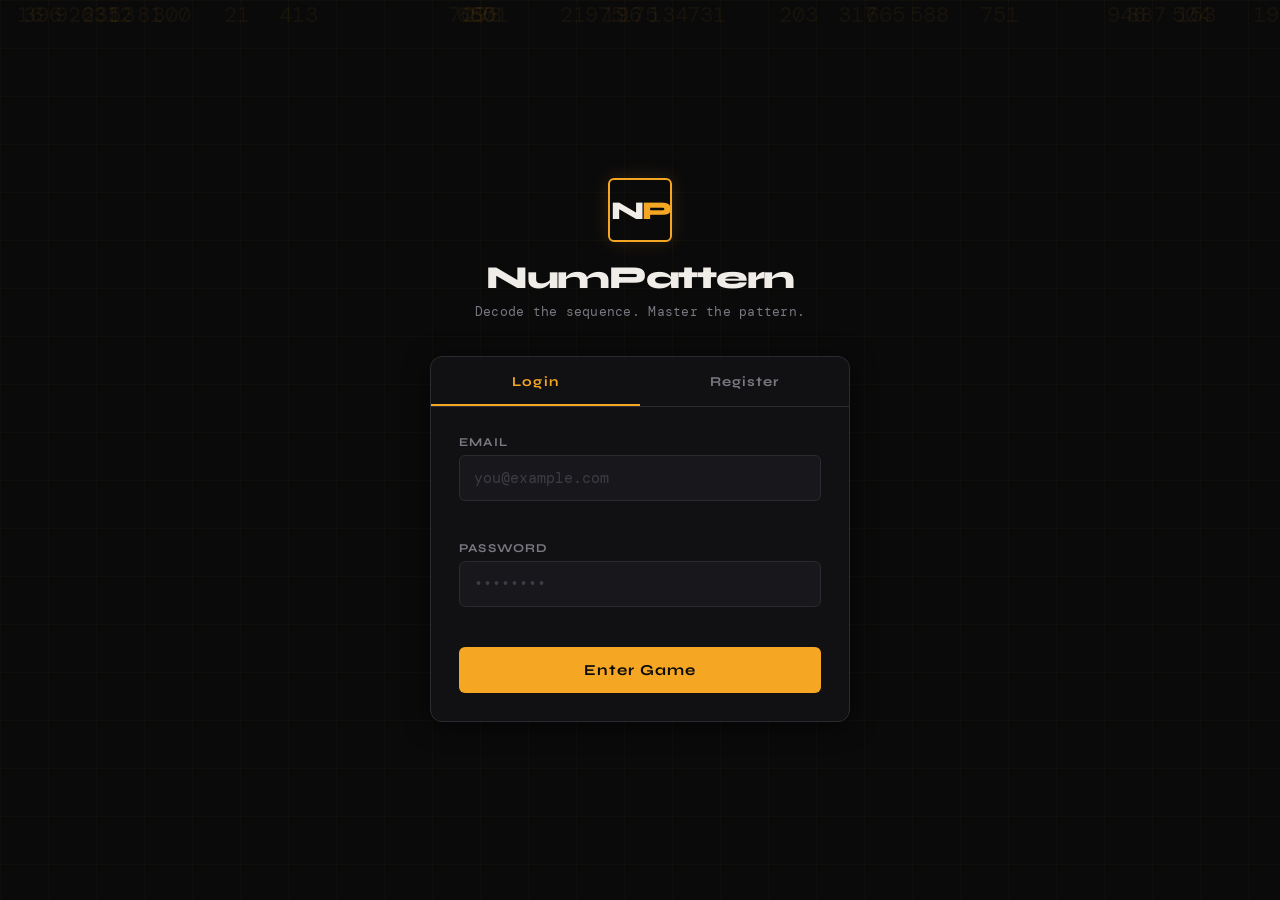
==== frontend/index.html @ d9122a64 "hampir selesai" ====
<!DOCTYPE html>
<html lang="en">
<head>
  <meta charset="UTF-8" />
  <meta name="viewport" content="width=device-width, initial-scale=1.0" />
  <title>NumPattern — Login</title>
  <link rel="preconnect" href="https://fonts.googleapis.com">
  <link href="https://fonts.googleapis.com/css2?family=Syne:wght@400;700;800&family=DM+Mono:wght@400;500&display=swap" rel="stylesheet">
  <link rel="stylesheet" href="css/style.css" />
</head>
<body class="auth-page">
  <div class="auth-bg">
    <div class="grid-overlay"></div>
    <div class="floating-numbers" id="floatingNumbers"></div>
  </div>

  <div class="auth-container">
    <div class="auth-brand">
      <div class="brand-logo">N<span>P</span></div>
      <h1 class="brand-name">NumPattern</h1>
      <p class="brand-tagline">Decode the sequence. Master the pattern.</p>
    </div>

    <div class="auth-card">
      <div class="auth-tabs">
        <button class="tab-btn active" data-tab="login">Login</button>
        <button class="tab-btn" data-tab="register">Register</button>
      </div>

      <!-- LOGIN FORM -->
      <div class="tab-content active" id="tab-login">
        <form id="loginForm" class="auth-form" novalidate>
          <div class="form-group">
            <label>Email</label>
            <input type="email" id="loginEmail" placeholder="you@example.com" required />
            <span class="field-error" id="loginEmailErr"></span>
          </div>
          <div class="form-group">
            <label>Password</label>
            <input type="password" id="loginPassword" placeholder="••••••••" required />
            <span class="field-error" id="loginPasswordErr"></span>
          </div>
          <div class="form-error" id="loginFormErr"></div>
          <button type="submit" class="btn-primary" id="loginBtn">
            <span class="btn-text">Enter Game</span>
            <span class="btn-loader hidden">▪ ▪ ▪</span>
          </button>
        </form>
      </div>

      <!-- REGISTER FORM -->
      <div class="tab-content" id="tab-register">
        <form id="registerForm" class="auth-form" novalidate>
          <div class="form-group">
            <label>Name</label>
            <input type="text" id="regName" placeholder="Your name" required />
            <span class="field-error" id="regNameErr"></span>
          </div>
          <div class="form-group">
            <label>Email</label>
            <input type="email" id="regEmail" placeholder="you@example.com" required />
            <span class="field-error" id="regEmailErr"></span>
          </div>
          <div class="form-group">
            <label>Password</label>
            <input type="password" id="regPassword" placeholder="Min 6 characters" required />
            <span class="field-error" id="regPasswordErr"></span>
          </div>
          <div class="form-group">
            <label>Confirm Password</label>
            <input type="password" id="regPasswordConfirm" placeholder="Repeat password" required />
            <span class="field-error" id="regConfirmErr"></span>
          </div>
          <div class="form-error" id="regFormErr"></div>
          <button type="submit" class="btn-primary" id="registerBtn">
            <span class="btn-text">Create Account</span>
            <span class="btn-loader hidden">▪ ▪ ▪</span>
          </button>
        </form>
      </div>
    </div>
  </div>

  <script type="module" src="js/main.js"></script>
</body>
</html>
---- frontend/css/style.css ----
/* ============================================
   NUMPATTERN — GLOBAL STYLES
   Font: Syne (display) + DM Mono (code/numbers)
   Theme: Dark industrial with neon amber accent
   ============================================ */

:root {
  --bg: #0a0a0b;
  --surface: #111114;
  --surface-2: #18181c;
  --border: #2a2a30;
  --border-glow: #f5a623;
  --text: #f0ede8;
  --text-muted: #7a7880;
  --text-dim: #3d3c44;
  --accent: #f5a623;
  --accent-2: #ff5f3d;
  --accent-green: #39d98a;
  --accent-blue: #4a9eff;
  --danger: #ff3d3d;
  --font-display: 'Syne', sans-serif;
  --font-mono: 'DM Mono', monospace;
  --radius: 6px;
  --radius-lg: 12px;
  --shadow: 0 4px 24px rgba(0,0,0,0.6);
  --glow: 0 0 20px rgba(245,166,35,0.15);
}

*, *::before, *::after { box-sizing: border-box; margin: 0; padding: 0; }

html { scroll-behavior: smooth; }

body {
  font-family: var(--font-display);
  background: var(--bg);
  color: var(--text);
  min-height: 100vh;
  overflow-x: hidden;
  -webkit-font-smoothing: antialiased;
}

/* ── BACKGROUNDS ─────────────────────────── */
.auth-bg, .menu-bg, .game-bg {
  position: fixed;
  inset: 0;
  z-index: 0;
  pointer-events: none;
}

.grid-overlay {
  position: absolute;
  inset: 0;
  background-image:
    linear-gradient(rgba(245,166,35,0.03) 1px, transparent 1px),
    linear-gradient(90deg, rgba(245,166,35,0.03) 1px, transparent 1px);
  background-size: 48px 48px;
}

.floating-numbers {
  position: absolute;
  inset: 0;
  overflow: hidden;
}

.float-num {
  position: absolute;
  font-family: var(--font-mono);
  color: rgba(245,166,35,0.06);
  font-size: clamp(12px, 2vw, 22px);
  animation: floatUp 12s linear infinite;
  user-select: none;
}

@keyframes floatUp {
  from { transform: translateY(110vh) rotate(-5deg); opacity: 0; }
  10% { opacity: 1; }
  90% { opacity: 1; }
  to { transform: translateY(-10vh) rotate(5deg); opacity: 0; }
}

/* ── SHARED UTILITIES ─────────────────────── */
.hidden { display: none !important; }

.btn-primary {
  display: inline-flex;
  align-items: center;
  justify-content: center;
  gap: 8px;
  background: var(--accent);
  color: #0a0a0b;
  border: none;
  border-radius: var(--radius);
  font-family: var(--font-display);
  font-weight: 700;
  font-size: 0.95rem;
  letter-spacing: 0.06em;
  padding: 14px 28px;
  cursor: pointer;
  transition: all 0.2s;
  width: 100%;
}
.btn-primary:hover { background: #ffc04a; transform: translateY(-1px); }
.btn-primary:active { transform: translateY(0); }

.btn-ghost {
  background: transparent;
  color: var(--text-muted);
  border: 1px solid var(--border);
  border-radius: var(--radius);
  font-family: var(--font-display);
  font-size: 0.85rem;
  padding: 8px 18px;
  cursor: pointer;
  transition: all 0.2s;
}
.btn-ghost:hover { color: var(--text); border-color: var(--text-muted); }

.btn-ghost-sm {
  background: transparent;
  color: var(--text-muted);
  border: 1px solid var(--border);
  border-radius: var(--radius);
  font-family: var(--font-display);
  font-size: 0.8rem;
  padding: 6px 14px;
  cursor: pointer;
  transition: all 0.2s;
}
.btn-ghost-sm:hover { color: var(--text); border-color: var(--text-muted); }

.btn-loader { font-family: var(--font-mono); animation: blink 1s infinite; }
@keyframes blink { 0%,100% { opacity: 1; } 50% { opacity: 0.3; } }

/* ── AUTH PAGE ────────────────────────────── */
.auth-page {
  display: flex;
  align-items: center;
  justify-content: center;
  min-height: 100vh;
  padding: 24px;
}

.auth-container {
  position: relative;
  z-index: 1;
  width: 100%;
  max-width: 420px;
}

.auth-brand {
  text-align: center;
  margin-bottom: 36px;
}

.brand-logo {
  width: 64px;
  height: 64px;
  border: 2px solid var(--accent);
  border-radius: var(--radius);
  display: flex;
  align-items: center;
  justify-content: center;
  font-size: 1.6rem;
  font-weight: 800;
  margin: 0 auto 16px;
  letter-spacing: -2px;
  color: var(--text);
  box-shadow: var(--glow);
}
.brand-logo span { color: var(--accent); }

.brand-name {
  font-size: 2rem;
  font-weight: 800;
  letter-spacing: -0.04em;
}

.brand-tagline {
  font-size: 0.8rem;
  color: var(--text-muted);
  margin-top: 6px;
  font-family: var(--font-mono);
  letter-spacing: 0.02em;
}

.auth-card {
  background: var(--surface);
  border: 1px solid var(--border);
  border-radius: var(--radius-lg);
  overflow: hidden;
  box-shadow: var(--shadow);
}

.auth-tabs {
  display: flex;
  border-bottom: 1px solid var(--border);
}

.tab-btn {
  flex: 1;
  background: none;
  border: none;
  color: var(--text-muted);
  font-family: var(--font-display);
  font-weight: 700;
  font-size: 0.85rem;
  letter-spacing: 0.08em;
  padding: 16px;
  cursor: pointer;
  transition: all 0.2s;
  position: relative;
}
.tab-btn.active {
  color: var(--accent);
}
.tab-btn.active::after {
  content: '';
  position: absolute;
  bottom: 0; left: 0; right: 0;
  height: 2px;
  background: var(--accent);
}

.tab-content {
  display: none;
  padding: 28px;
}
.tab-content.active { display: block; }

.auth-form { display: flex; flex-direction: column; gap: 18px; }

.form-group {
  display: flex;
  flex-direction: column;
  gap: 6px;
}

.form-group label {
  font-size: 0.75rem;
  font-weight: 700;
  letter-spacing: 0.1em;
  color: var(--text-muted);
  text-transform: uppercase;
}

.form-group input {
  background: var(--surface-2);
  border: 1px solid var(--border);
  border-radius: var(--radius);
  color: var(--text);
  font-family: var(--font-mono);
  font-size: 0.95rem;
  padding: 12px 14px;
  transition: border-color 0.2s, box-shadow 0.2s;
  outline: none;
  width: 100%;
}
.form-group input:focus {
  border-color: var(--accent);
  box-shadow: 0 0 0 3px rgba(245,166,35,0.1);
}
.form-group input::placeholder { color: var(--text-dim); }

.field-error {
  font-family: var(--font-mono);
  font-size: 0.72rem;
  color: var(--danger);
  min-height: 16px;
}

.form-error {
  background: rgba(255,61,61,0.08);
  border: 1px solid rgba(255,61,61,0.3);
  border-radius: var(--radius);
  color: var(--danger);
  font-size: 0.8rem;
  font-family: var(--font-mono);
  padding: 10px 14px;
  display: none;
}
.form-error.show { display: block; }

/* ── HEADER ───────────────────────────────── */
.app-header {
  position: relative;
  z-index: 10;
  display: flex;
  align-items: center;
  justify-content: space-between;
  padding: 20px 32px;
  border-bottom: 1px solid var(--border);
}

.brand-small {
  font-size: 1.2rem;
  font-weight: 800;
  letter-spacing: -1px;
}
.brand-small span { color: var(--accent); }

.header-nav {
  display: flex;
  align-items: center;
  gap: 16px;
}

.user-greeting {
  font-size: 0.85rem;
  color: var(--text-muted);
}
.user-greeting strong { color: var(--text); }

/* ── MENU PAGE ────────────────────────────── */
.menu-page { display: flex; flex-direction: column; min-height: 100vh; }

.menu-main {
  position: relative;
  z-index: 1;
  max-width: 760px;
  margin: 0 auto;
  padding: 48px 24px 80px;
  display: flex;
  flex-direction: column;
  gap: 40px;
}

.menu-hero { text-align: center; }

.hero-label {
  font-family: var(--font-mono);
  font-size: 0.7rem;
  letter-spacing: 0.2em;
  color: var(--accent);
  margin-bottom: 16px;
}

.hero-title {
  font-size: clamp(3rem, 10vw, 5.5rem);
  font-weight: 800;
  line-height: 0.92;
  letter-spacing: -0.04em;
}
.hero-title em {
  font-style: normal;
  color: var(--accent);
}

.hero-sub {
  font-size: 0.95rem;
  color: var(--text-muted);
  max-width: 440px;
  margin: 20px auto 0;
  line-height: 1.65;
}

/* Stats strip */
.stats-strip {
  display: flex;
  align-items: center;
  justify-content: center;
  gap: 24px;
  background: var(--surface);
  border: 1px solid var(--border);
  border-radius: var(--radius-lg);
  padding: 20px 32px;
}

.stat-item {
  display: flex;
  flex-direction: column;
  align-items: center;
  gap: 4px;
}

.stat-val {
  font-family: var(--font-mono);
  font-size: 1.6rem;
  font-weight: 500;
  color: var(--accent);
}

.stat-lbl {
  font-size: 0.65rem;
  font-weight: 700;
  letter-spacing: 0.12em;
  text-transform: uppercase;
  color: var(--text-muted);
}

.stat-sep {
  color: var(--border);
  font-size: 1.2rem;
}

/* Difficulty */
.difficulty-panel {}

.panel-label {
  font-family: var(--font-mono);
  font-size: 0.7rem;
  letter-spacing: 0.18em;
  color: var(--text-muted);
  margin-bottom: 12px;
}

.diff-options {
  display: grid;
  grid-template-columns: repeat(3, 1fr);
  gap: 12px;
}

.diff-btn {
  display: flex;
  flex-direction: column;
  align-items: flex-start;
  gap: 6px;
  background: var(--surface);
  border: 1px solid var(--border);
  border-radius: var(--radius-lg);
  padding: 18px 16px;
  cursor: pointer;
  transition: all 0.2s;
  text-align: left;
  color: var(--text);
}
.diff-btn:hover {
  border-color: var(--text-muted);
  transform: translateY(-2px);
}
.diff-btn.active {
  border-color: var(--accent);
  background: rgba(245,166,35,0.05);
  box-shadow: var(--glow);
}

.diff-icon {
  font-size: 1.2rem;
  color: var(--accent);
}
.diff-name {
  font-weight: 700;
  font-size: 0.95rem;
}
.diff-desc {
  font-size: 0.72rem;
  color: var(--text-muted);
  font-family: var(--font-mono);
  line-height: 1.4;
}

/* Start button */
.btn-giant {
  display: flex;
  align-items: center;
  justify-content: center;
  gap: 16px;
  background: var(--accent);
  color: #0a0a0b;
  border: none;
  border-radius: var(--radius-lg);
  font-family: var(--font-display);
  font-weight: 800;
  font-size: 1.3rem;
  letter-spacing: 0.12em;
  padding: 22px;
  cursor: pointer;
  transition: all 0.25s;
  position: relative;
  overflow: hidden;
}
.btn-giant::before {
  content: '';
  position: absolute;
  inset: 0;
  background: linear-gradient(135deg, transparent 40%, rgba(255,255,255,0.1));
}
.btn-giant:hover {
  background: #ffc04a;
  transform: translateY(-3px);
  box-shadow: 0 12px 40px rgba(245,166,35,0.3);
}

.btn-arrow {
  font-size: 1.5rem;
  transition: transform 0.2s;
}
.btn-giant:hover .btn-arrow { transform: translateX(4px); }

/* Leaderboard */
.leaderboard-card {
  background: var(--surface);
  border: 1px solid var(--border);
  border-radius: var(--radius-lg);
  overflow: hidden;
}

.lb-header {
  display: flex;
  align-items: center;
  justify-content: space-between;
  padding: 16px 20px;
  border-bottom: 1px solid var(--border);
  font-weight: 700;
  font-size: 0.85rem;
  letter-spacing: 0.06em;
}

.lb-filter {
  display: flex;
  gap: 4px;
}
.lb-tab {
  background: none;
  border: 1px solid transparent;
  border-radius: 4px;
  color: var(--text-muted);
  font-family: var(--font-display);
  font-size: 0.72rem;
  font-weight: 700;
  letter-spacing: 0.06em;
  padding: 4px 10px;
  cursor: pointer;
  transition: all 0.15s;
}
.lb-tab:hover { color: var(--text); }
.lb-tab.active {
  background: rgba(245,166,35,0.1);
  border-color: var(--accent);
  color: var(--accent);
}

.lb-body { padding: 8px 0; min-height: 120px; }

.lb-row {
  display: grid;
  grid-template-columns: 36px 1fr auto auto;
  align-items: center;
  gap: 12px;
  padding: 10px 20px;
  transition: background 0.15s;
}
.lb-row:hover { background: var(--surface-2); }

.lb-rank {
  font-family: var(--font-mono);
  font-size: 0.8rem;
  color: var(--text-muted);
  font-weight: 500;
}
.lb-rank.gold { color: #ffd700; }
.lb-rank.silver { color: #c0c0c0; }
.lb-rank.bronze { color: #cd7f32; }

.lb-name {
  font-weight: 700;
  font-size: 0.9rem;
  white-space: nowrap;
  overflow: hidden;
  text-overflow: ellipsis;
}

.lb-diff-badge {
  font-family: var(--font-mono);
  font-size: 0.65rem;
  font-weight: 500;
  letter-spacing: 0.1em;
  padding: 2px 8px;
  border-radius: 100px;
  text-transform: uppercase;
}
.lb-diff-badge.easy { background: rgba(57,217,138,0.1); color: var(--accent-green); }
.lb-diff-badge.medium { background: rgba(74,158,255,0.1); color: var(--accent-blue); }
.lb-diff-badge.hard { background: rgba(255,95,61,0.1); color: var(--accent-2); }

.lb-score {
  font-family: var(--font-mono);
  font-size: 0.95rem;
  font-weight: 500;
  color: var(--accent);
  text-align: right;
}

.lb-loading, .lb-empty {
  padding: 32px;
  text-align: center;
  color: var(--text-muted);
  font-size: 0.85rem;
  font-family: var(--font-mono);
}

/* ── GAME PAGE ────────────────────────────── */
.game-page {
  display: flex;
  flex-direction: column;
  min-height: 100vh;
}

/* HUD */
.game-hud {
  position: relative;
  z-index: 10;
  display: grid;
  grid-template-columns: 1fr auto 1fr;
  align-items: center;
  padding: 16px 24px;
  border-bottom: 1px solid var(--border);
}

.hud-center { display: flex; justify-content: center; }
.hud-right { display: flex; justify-content: flex-end; }

/* Timer ring */
.timer-wrap {
  position: relative;
  width: 60px;
  height: 60px;
  display: flex;
  align-items: center;
  justify-content: center;
}

.timer-ring { position: absolute; inset: 0; transform: rotate(-90deg); }

.ring-bg {
  fill: none;
  stroke: var(--surface-2);
  stroke-width: 4;
}

.ring-progress {
  fill: none;
  stroke: var(--accent);
  stroke-width: 4;
  stroke-linecap: round;
  stroke-dasharray: 163.4; /* 2π × 26 */
  stroke-dashoffset: 0;
  transition: stroke-dashoffset 1s linear, stroke 0.5s;
}
.ring-progress.warning { stroke: var(--accent-2); }
.ring-progress.critical { stroke: var(--danger); }

.timer-val {
  font-family: var(--font-mono);
  font-size: 1.1rem;
  font-weight: 500;
  position: relative;
  z-index: 1;
}
.timer-val.warning { color: var(--accent-2); }
.timer-val.critical { color: var(--danger); animation: pulse 0.5s infinite; }

@keyframes pulse { 0%,100% { opacity: 1; } 50% { opacity: 0.5; } }

.hud-stat {
  display: flex;
  flex-direction: column;
  align-items: flex-end;
  gap: 2px;
}

.hs-val {
  font-family: var(--font-mono);
  font-size: 1.6rem;
  font-weight: 500;
  color: var(--accent);
  transition: all 0.3s;
}

.hs-lbl {
  font-size: 0.6rem;
  font-weight: 700;
  letter-spacing: 0.15em;
  color: var(--text-muted);
  text-transform: uppercase;
}

/* Lives */
.lives-bar {
  position: relative;
  z-index: 10;
  display: flex;
  align-items: center;
  justify-content: center;
  gap: 12px;
  padding: 12px;
}

.live-heart {
  font-size: 1.5rem;
  color: var(--danger);
  transition: all 0.3s;
  animation: heartPop 0.4s ease;
}
.live-heart.lost {
  color: var(--text-dim);
  transform: scale(0.7);
}

@keyframes heartPop {
  0% { transform: scale(0); }
  60% { transform: scale(1.2); }
  100% { transform: scale(1); }
}

.diff-badge {
  font-family: var(--font-mono);
  font-size: 0.65rem;
  font-weight: 500;
  letter-spacing: 0.12em;
  padding: 3px 10px;
  border-radius: 100px;
  border: 1px solid;
  text-transform: uppercase;
  margin-left: 8px;
}
.diff-badge.easy { border-color: var(--accent-green); color: var(--accent-green); }
.diff-badge.medium { border-color: var(--accent-blue); color: var(--accent-blue); }
.diff-badge.hard { border-color: var(--accent-2); color: var(--accent-2); }

/* Game area */
.game-area {
  position: relative;
  z-index: 1;
  flex: 1;
  display: flex;
  flex-direction: column;
  align-items: center;
  justify-content: center;
  gap: 32px;
  padding: 24px;
}

.pattern-display {
  width: 100%;
  max-width: 700px;
  background: var(--surface);
  border: 1px solid var(--border);
  border-radius: var(--radius-lg);
  padding: 40px 32px;
  text-align: center;
  min-height: 180px;
  display: flex;
  align-items: center;
  justify-content: center;
  flex-direction: column;
  transition: border-color 0.3s;
}
.pattern-display.correct { border-color: var(--accent-green); box-shadow: 0 0 20px rgba(57,217,138,0.1); }
.pattern-display.wrong { border-color: var(--danger); box-shadow: 0 0 20px rgba(255,61,61,0.1); }

.pattern-loading {
  font-family: var(--font-mono);
  color: var(--text-muted);
  font-size: 0.85rem;
}

.loading-dots::after {
  content: '';
  animation: dotdot 1.5s infinite;
}
@keyframes dotdot {
  0% { content: ''; }
  25% { content: '.'; }
  50% { content: '..'; }
  75% { content: '...'; }
}

.pattern-type-badge {
  font-family: var(--font-mono);
  font-size: 0.65rem;
  letter-spacing: 0.2em;
  color: var(--text-muted);
  text-transform: uppercase;
  margin-bottom: 24px;
  padding: 4px 12px;
  border: 1px solid var(--border);
  border-radius: 100px;
  display: inline-block;
}

.sequence-row {
  display: flex;
  align-items: center;
  justify-content: center;
  flex-wrap: wrap;
  gap: 8px;
  margin-bottom: 20px;
}

.seq-num {
  font-family: var(--font-mono);
  font-size: clamp(1.4rem, 4vw, 2.4rem);
  font-weight: 500;
  color: var(--text);
  background: var(--surface-2);
  border: 1px solid var(--border);
  border-radius: var(--radius);
  padding: 10px 18px;
  animation: numPop 0.35s cubic-bezier(0.34,1.56,0.64,1) both;
}

.seq-sep {
  font-family: var(--font-mono);
  color: var(--text-muted);
  font-size: 1.2rem;
}

@keyframes numPop {
  from { transform: scale(0.5) translateY(20px); opacity: 0; }
  to { transform: scale(1) translateY(0); opacity: 1; }
}

.question-mark {
  font-family: var(--font-mono);
  font-size: clamp(2rem, 6vw, 3.5rem);
  color: var(--accent);
  animation: questionPulse 2s ease infinite;
}
@keyframes questionPulse {
  0%,100% { opacity: 1; }
  50% { opacity: 0.5; }
}

/* Answer panel */
.answer-panel {
  width: 100%;
  max-width: 500px;
  display: flex;
  flex-direction: column;
  gap: 12px;
  align-items: center;
}

.answer-hint {
  font-size: 0.8rem;
  color: var(--text-muted);
  font-family: var(--font-mono);
  letter-spacing: 0.06em;
}

.answer-input-wrap {
  display: flex;
  width: 100%;
  gap: 10px;
}

.answer-input {
  flex: 1;
  background: var(--surface);
  border: 2px solid var(--border);
  border-radius: var(--radius);
  color: var(--text);
  font-family: var(--font-mono);
  font-size: 1.4rem;
  font-weight: 500;
  padding: 14px 18px;
  text-align: center;
  outline: none;
  transition: border-color 0.2s, box-shadow 0.2s;
}
.answer-input:focus {
  border-color: var(--accent);
  box-shadow: 0 0 0 4px rgba(245,166,35,0.1);
}
.answer-input::-webkit-outer-spin-button,
.answer-input::-webkit-inner-spin-button { -webkit-appearance: none; }
.answer-input[type=number] { -moz-appearance: textfield; }

.btn-submit {
  background: var(--accent);
  color: #0a0a0b;
  border: none;
  border-radius: var(--radius);
  font-family: var(--font-display);
  font-weight: 800;
  font-size: 0.85rem;
  letter-spacing: 0.1em;
  padding: 14px 24px;
  cursor: pointer;
  transition: all 0.2s;
  white-space: nowrap;
}
.btn-submit:hover { background: #ffc04a; }
.btn-submit:disabled { opacity: 0.4; cursor: not-allowed; }

.answer-feedback {
  font-family: var(--font-mono);
  font-size: 1rem;
  font-weight: 500;
  padding: 10px 20px;
  border-radius: var(--radius);
  text-align: center;
  animation: feedbackPop 0.3s cubic-bezier(0.34,1.56,0.64,1);
}
.answer-feedback.correct {
  background: rgba(57,217,138,0.1);
  color: var(--accent-green);
  border: 1px solid rgba(57,217,138,0.3);
}
.answer-feedback.wrong {
  background: rgba(255,61,61,0.1);
  color: var(--danger);
  border: 1px solid rgba(255,61,61,0.3);
}
@keyframes feedbackPop {
  from { transform: scale(0.8); opacity: 0; }
  to { transform: scale(1); opacity: 1; }
}

.streak-display {
  font-family: var(--font-mono);
  font-size: 0.8rem;
  color: var(--text-muted);
  min-height: 24px;
  letter-spacing: 0.06em;
}

/* ── GAME OVER MODAL ──────────────────────── */
.modal-overlay {
  position: fixed;
  inset: 0;
  background: rgba(0,0,0,0.85);
  backdrop-filter: blur(8px);
  z-index: 100;
  display: flex;
  align-items: center;
  justify-content: center;
  padding: 24px;
}

.modal-card {
  background: var(--surface);
  border: 1px solid var(--border);
  border-radius: var(--radius-lg);
  padding: 40px;
  width: 100%;
  max-width: 380px;
  text-align: center;
  box-shadow: var(--shadow);
  animation: modalIn 0.4s cubic-bezier(0.34,1.56,0.64,1);
}
@keyframes modalIn {
  from { transform: scale(0.8) translateY(20px); opacity: 0; }
  to { transform: scale(1) translateY(0); opacity: 1; }
}

.modal-icon { font-size: 3rem; margin-bottom: 16px; }
.modal-title {
  font-size: 2rem;
  font-weight: 800;
  letter-spacing: -0.02em;
  margin-bottom: 24px;
}

.modal-score {
  display: flex;
  flex-direction: column;
  gap: 4px;
  margin-bottom: 12px;
}
.ms-label {
  font-size: 0.65rem;
  font-weight: 700;
  letter-spacing: 0.2em;
  color: var(--text-muted);
  text-transform: uppercase;
}
.ms-value {
  font-family: var(--font-mono);
  font-size: 4rem;
  font-weight: 500;
  color: var(--accent);
  line-height: 1;
}

.modal-difficulty {
  font-family: var(--font-mono);
  font-size: 0.75rem;
  color: var(--text-muted);
  letter-spacing: 0.1em;
  margin-bottom: 32px;
  text-transform: uppercase;
}

.modal-actions {
  display: flex;
  flex-direction: column;
  gap: 10px;
}

/* ── RESPONSIVE ───────────────────────────── */
@media (max-width: 600px) {
  .diff-options { grid-template-columns: 1fr; }
  .stats-strip { flex-direction: column; gap: 16px; }
  .stat-sep { display: none; }
  .game-hud { padding: 12px 16px; }
  .pattern-display { padding: 28px 20px; }
  .lb-row { grid-template-columns: 30px 1fr auto; }
  .lb-diff-badge { display: none; }
}

/* ── SCORE ANIMATION ──────────────────────── */
.score-bump {
  animation: scoreBump 0.4s cubic-bezier(0.34,1.56,0.64,1);
}
@keyframes scoreBump {
  0% { transform: scale(1); }
  50% { transform: scale(1.3); color: var(--accent-green); }
  100% { transform: scale(1); }
}

.score-drop {
  animation: scoreDrop 0.4s ease;
}
@keyframes scoreDrop {
  0% { transform: scale(1); }
  50% { transform: scale(0.85); color: var(--danger); }
  100% { transform: scale(1); }
}
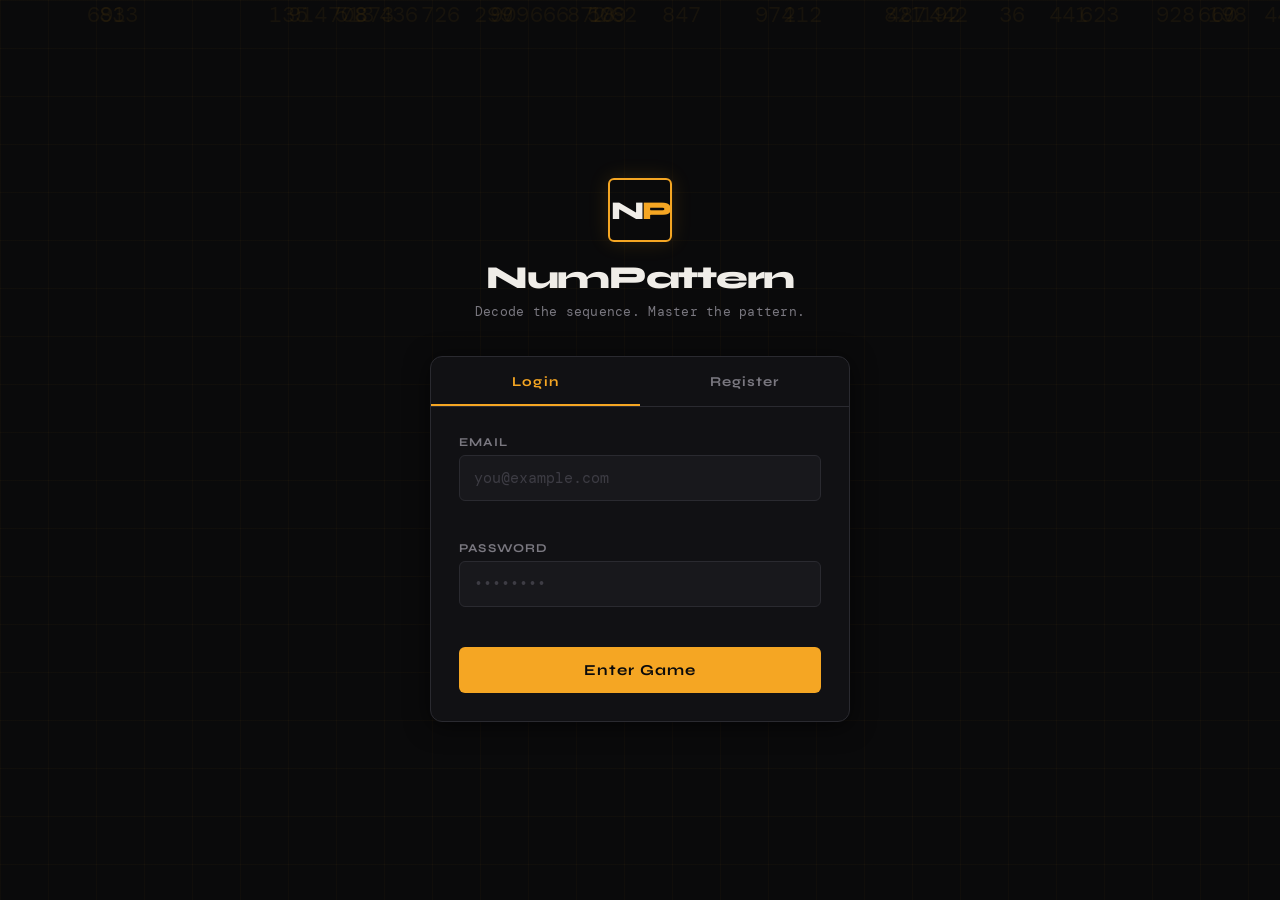
==== commit 1e556fb4: "finally" ====
--- a/frontend/index.html
+++ b/frontend/index.html
@@ -32,12 +32,12 @@
         <form id="loginForm" class="auth-form" novalidate>
           <div class="form-group">
             <label>Email</label>
-            <input type="email" id="loginEmail" placeholder="you@example.com" required />
+            <input type="email" id="loginEmail" name="email" placeholder="you@example.com" required />
             <span class="field-error" id="loginEmailErr"></span>
           </div>
           <div class="form-group">
             <label>Password</label>
-            <input type="password" id="loginPassword" placeholder="••••••••" required />
+            <input type="password" id="loginPassword" name="password" placeholder="••••••••" required />
             <span class="field-error" id="loginPasswordErr"></span>
           </div>
           <div class="form-error" id="loginFormErr"></div>
@@ -53,22 +53,22 @@
         <form id="registerForm" class="auth-form" novalidate>
           <div class="form-group">
             <label>Name</label>
-            <input type="text" id="regName" placeholder="Your name" required />
+            <input type="text" id="regName" name="name" placeholder="Your name" required />
             <span class="field-error" id="regNameErr"></span>
           </div>
           <div class="form-group">
             <label>Email</label>
-            <input type="email" id="regEmail" placeholder="you@example.com" required />
+            <input type="email" id="regEmail" name="email" placeholder="you@example.com" required />
             <span class="field-error" id="regEmailErr"></span>
           </div>
           <div class="form-group">
             <label>Password</label>
-            <input type="password" id="regPassword" placeholder="Min 6 characters" required />
+            <input type="password" id="regPassword" name="password" placeholder="Min 6 characters" required />
             <span class="field-error" id="regPasswordErr"></span>
           </div>
           <div class="form-group">
             <label>Confirm Password</label>
-            <input type="password" id="regPasswordConfirm" placeholder="Repeat password" required />
+            <input type="password" id="regPasswordConfirm" name="password_confirmation" placeholder="Repeat password" required />
             <span class="field-error" id="regConfirmErr"></span>
           </div>
           <div class="form-error" id="regFormErr"></div>
@@ -83,4 +83,4 @@
 
   <script type="module" src="js/main.js"></script>
 </body>
-</html>
+</html>
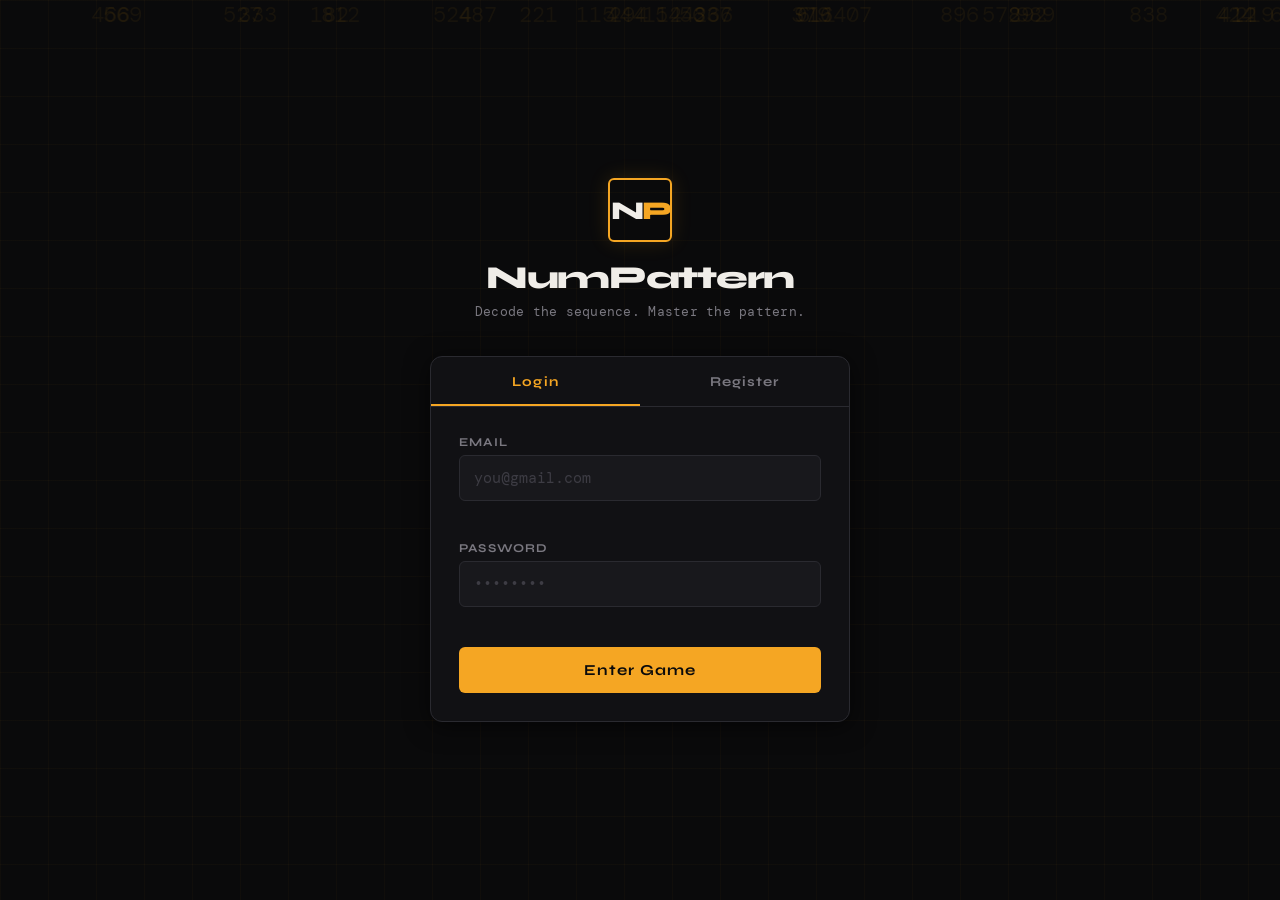
==== commit 7468ca9b: "final revisi" ====
--- a/frontend/index.html
+++ b/frontend/index.html
@@ -32,7 +32,7 @@
         <form id="loginForm" class="auth-form" novalidate>
           <div class="form-group">
             <label>Email</label>
-            <input type="email" id="loginEmail" name="email" placeholder="you@example.com" required />
+            <input type="email" id="loginEmail" name="email" placeholder="you@gmail.com" required />
             <span class="field-error" id="loginEmailErr"></span>
           </div>
           <div class="form-group">
@@ -58,7 +58,7 @@
           </div>
           <div class="form-group">
             <label>Email</label>
-            <input type="email" id="regEmail" name="email" placeholder="you@example.com" required />
+            <input type="email" id="regEmail" name="email" placeholder="you@gmail.com" required />
             <span class="field-error" id="regEmailErr"></span>
           </div>
           <div class="form-group">
--- a/frontend/css/style.css
+++ b/frontend/css/style.css
@@ -766,16 +766,19 @@
 }
 
 .pattern-type-badge {
-  font-family: var(--font-mono);
-  font-size: 0.65rem;
-  letter-spacing: 0.2em;
-  color: var(--text-muted);
-  text-transform: uppercase;
-  margin-bottom: 24px;
-  padding: 4px 12px;
-  border: 1px solid var(--border);
-  border-radius: 100px;
-  display: inline-block;
+ font-family: var(--font-mono);
+ font-size: 0.9rem;        
+ font-weight: 600;          
+ letter-spacing: 0.15em;
+ color: var(--accent);      
+ text-transform: uppercase;
+ margin-bottom: 28px;
+ padding: 8px 20px;        
+ border: 2px solid var(--border-glow);  
+ border-radius: 100px;
+ display: inline-block;
+ background: rgba(245, 166, 35, 0.08);
+ box-shadow: var(--glow);
 }
 
 .sequence-row {
@@ -810,15 +813,66 @@
   to { transform: scale(1) translateY(0); opacity: 1; }
 }
 
+.seq-answer-box {
+  font-family: var(--font-mono);
+  font-size: clamp(1.4rem, 4vw, 2.4rem);
+  font-weight: 500;
+  color: var(--accent);
+  background: rgba(245, 166, 35, 0.08);
+  border: 2px dashed var(--border-glow);
+  border-radius: var(--radius);
+  padding: 10px 18px;
+  min-width: 60px;
+  text-align: center;
+  animation: placeholderPulse 2s ease-in-out infinite;
+  display: inline-flex;
+  align-items: center;
+  justify-content: center;
+  gap: 4px;
+}
+
+.seq-answer-box::before,
+.seq-answer-box::after {
+  content: '•';
+  color: var(--accent);
+  animation: dotFade 1.5s infinite;
+}
+
+.seq-answer-box::after {
+  animation-delay: 0.3s;
+}
+
+@keyframes placeholderPulse {
+  0%, 100% { 
+    border-color: var(--border-glow); 
+    box-shadow: 0 0 0 0 rgba(245, 166, 35, 0.2);
+  }
+  50% { 
+    border-color: var(--accent); 
+    box-shadow: 0 0 20px 4px rgba(245, 166, 35, 0.3);
+  }
+}
+
+@keyframes dotFade {
+  0%, 100% { opacity: 0.3; transform: scale(0.8); }
+  50% { opacity: 1; transform: scale(1); }
+}
+
 .question-mark {
-  font-family: var(--font-mono);
-  font-size: clamp(2rem, 6vw, 3.5rem);
-  color: var(--accent);
-  animation: questionPulse 2s ease infinite;
-}
+ font-family: var(--font-mono);
+ font-size: clamp(1.5rem, 5vw, 2.8rem); 
+ font-weight: 700;
+ color: var(--accent);
+ animation: questionPulse 2s ease infinite;
+ text-align: center;
+ line-height: 1.3;
+ padding: 0 10px;
+ display: none;
+}
+
 @keyframes questionPulse {
-  0%,100% { opacity: 1; }
-  50% { opacity: 0.5; }
+ 0%, 100% { opacity: 1; transform: scale(1); }
+ 50% { opacity: 0.7; transform: scale(1.02); }
 }
 
 /* Answer panel */
@@ -832,10 +886,13 @@
 }
 
 .answer-hint {
-  font-size: 0.8rem;
-  color: var(--text-muted);
-  font-family: var(--font-mono);
-  letter-spacing: 0.06em;
+ font-size: 1.1rem;        
+ font-weight: 500;
+ color: var(--text);       
+ font-family: var(--font-mono);
+ letter-spacing: 0.08em;
+ text-align: center;
+ margin-bottom: 8px;
 }
 
 .answer-input-wrap {
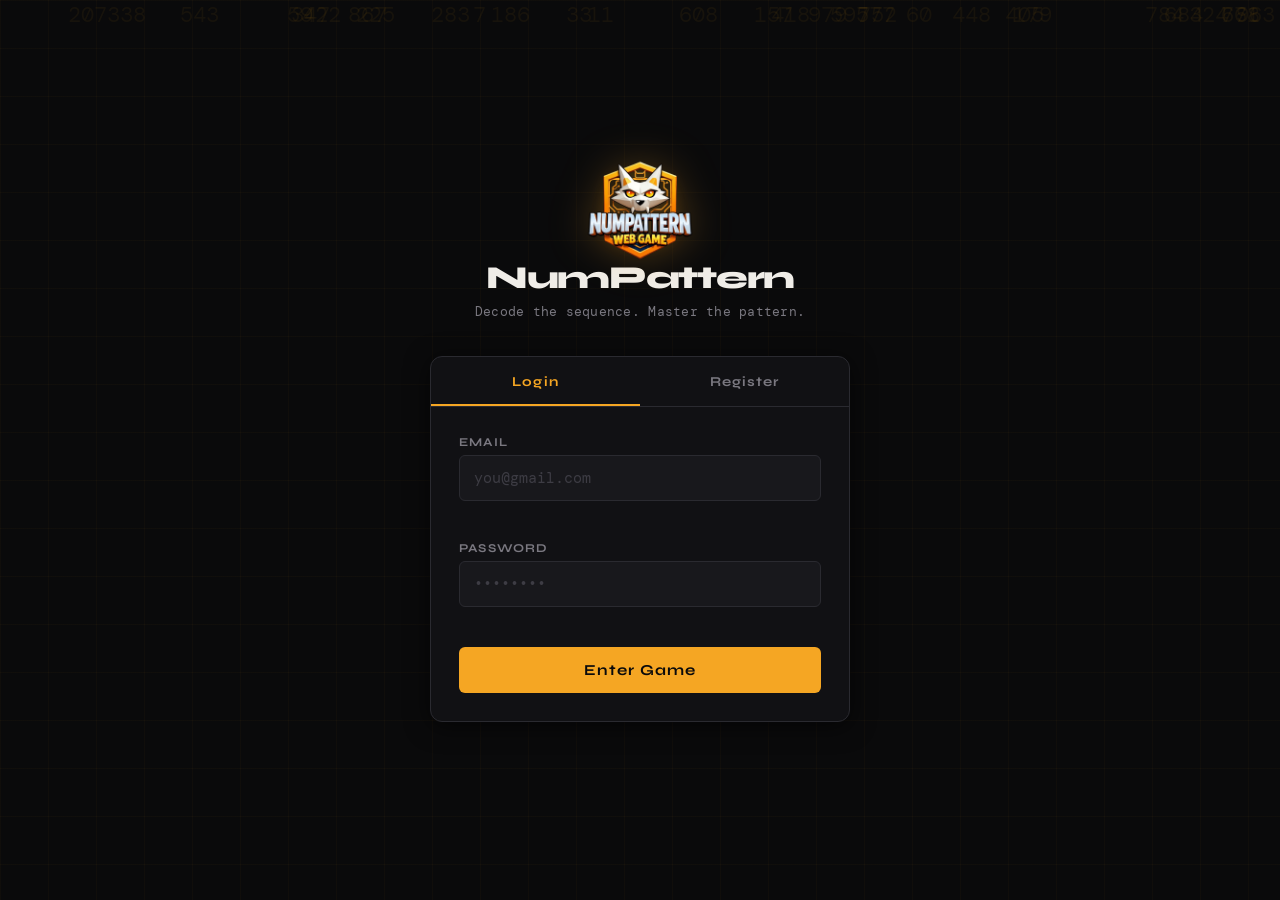
==== commit f93a81de: "final project" ====
--- a/frontend/index.html
+++ b/frontend/index.html
@@ -16,7 +16,9 @@
 
   <div class="auth-container">
     <div class="auth-brand">
-      <div class="brand-logo">N<span>P</span></div>
+      <div class="brand-logo">
+        <img src="images/logo game.png" alt="NumPattern Logo" class="logo-image">
+      </div>
       <h1 class="brand-name">NumPattern</h1>
       <p class="brand-tagline">Decode the sequence. Master the pattern.</p>
     </div>
--- a/frontend/css/style.css
+++ b/frontend/css/style.css
@@ -1074,3 +1074,45 @@
   50% { transform: scale(0.85); color: var(--danger); }
   100% { transform: scale(1); }
 }
+
+/* Logo Styles */
+.logo-image {
+  width: 120px;
+  height: auto;
+  display: block;
+  margin: 0 auto;
+  filter: drop-shadow(0 0 20px rgba(245, 166, 35, 0.3));
+  transition: transform 0.3s, filter 0.3s;
+}
+
+.logo-image:hover {
+  transform: scale(1.05);
+  filter: drop-shadow(0 0 30px rgba(245, 166, 35, 0.5));
+}
+
+.logo-small {
+  width: 80px;
+  height: auto;
+  display: inline-block;
+  vertical-align: middle;
+}
+
+.logo-hud {
+  width: 60px;
+  height: auto;
+  margin-right: 12px;
+  vertical-align: middle;
+}
+
+/* Responsive */
+@media (max-width: 600px) {
+  .logo-image {
+    width: 100px;
+  }
+  .logo-small {
+    width: 60px;
+  }
+  .logo-hud {
+    width: 50px;
+  }
+}
